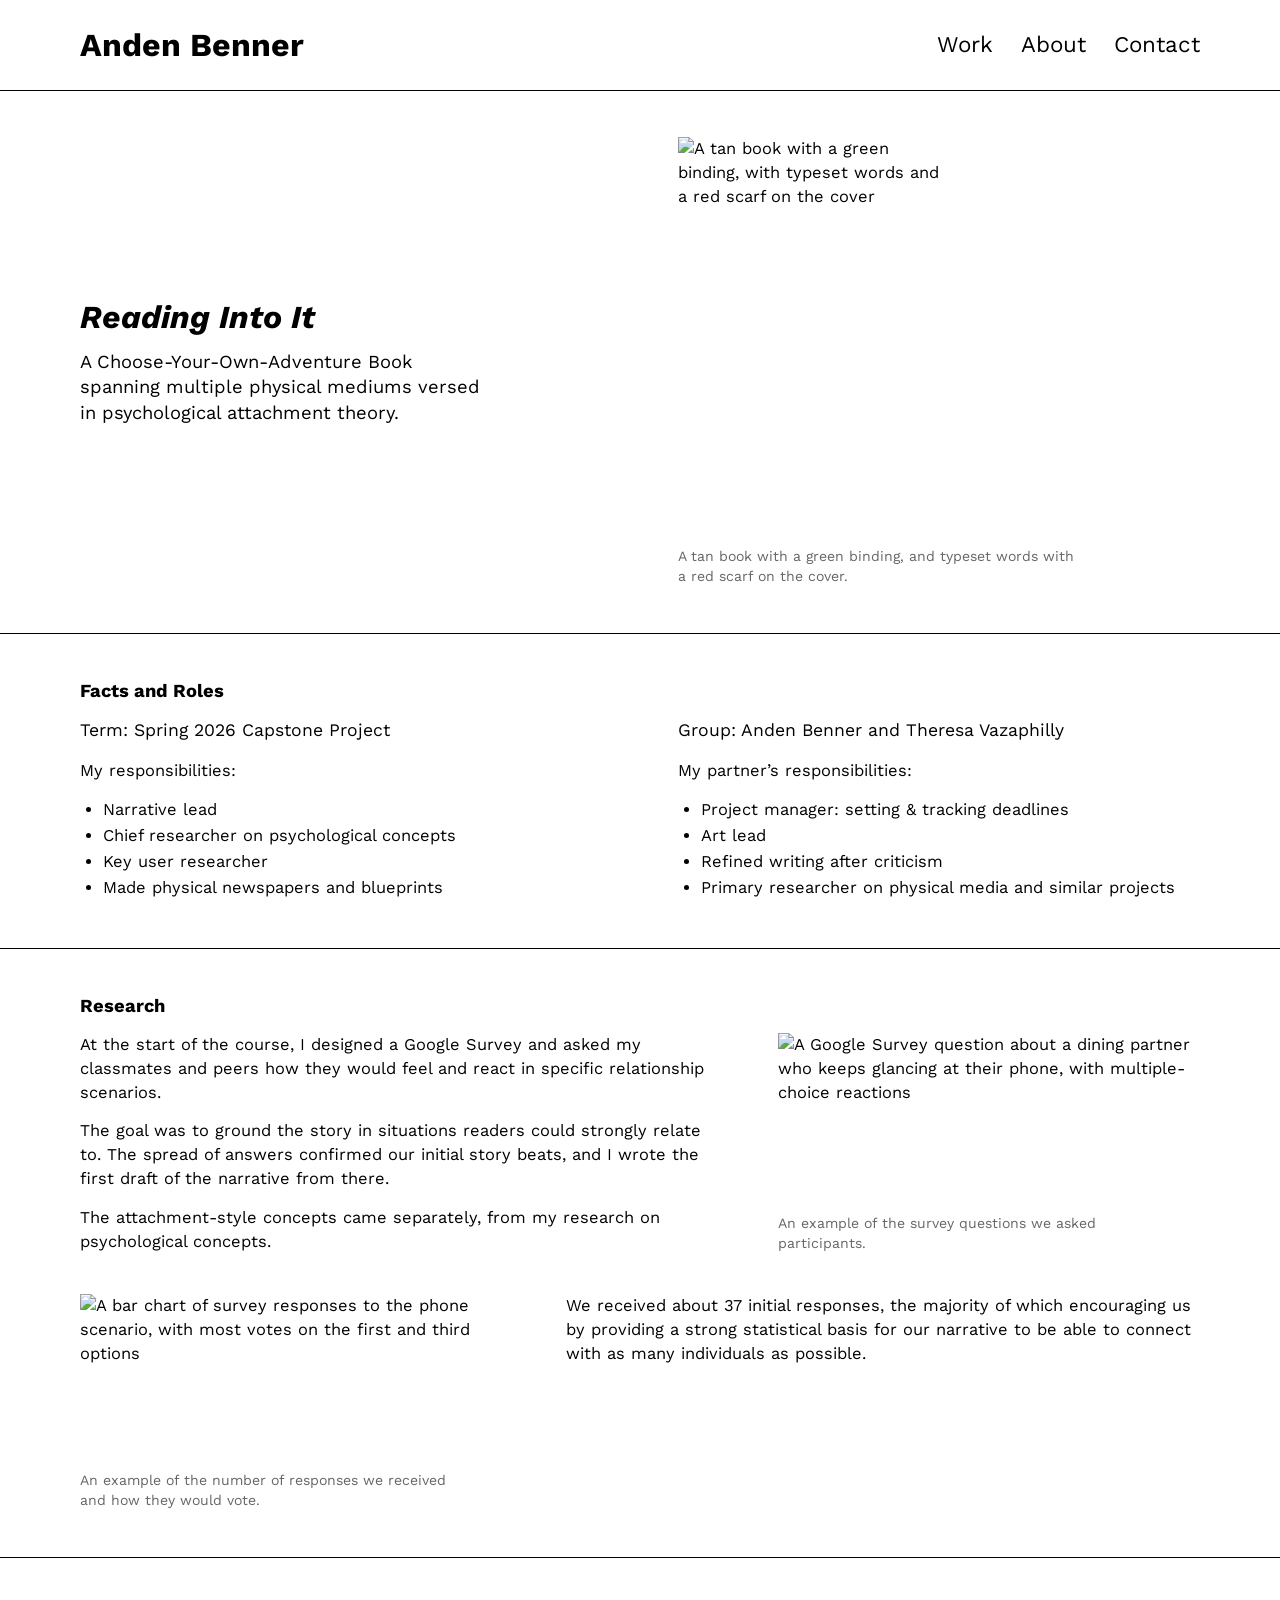
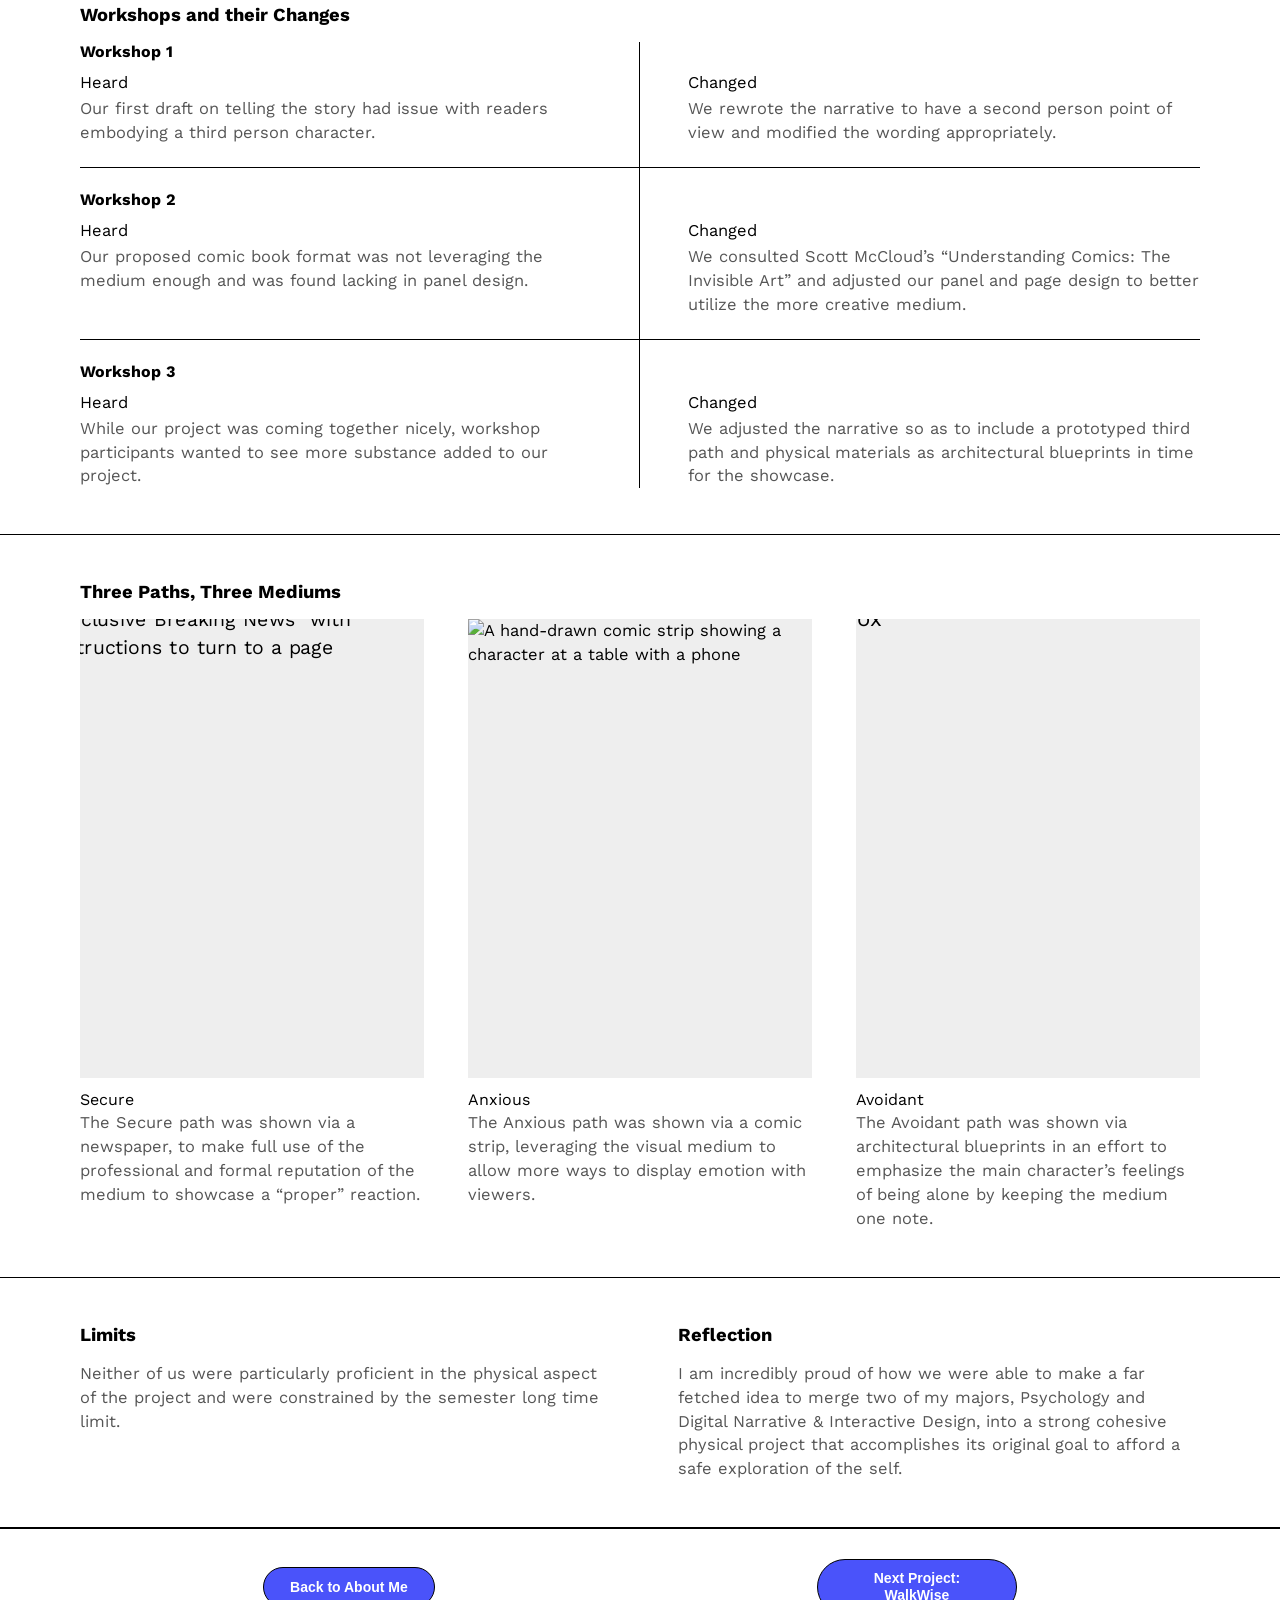
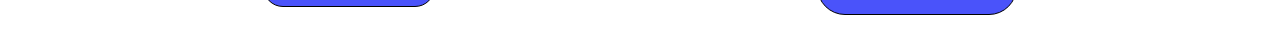
==== reading-into-it.html @ 51266957 "Add files via upload" ====
<!DOCTYPE html>
<html lang="en">
<head>
  <meta charset="utf-8">
  <meta name="viewport" content="width=device-width, initial-scale=1">
  <title>Reading Into It | Anden Benner</title>
  <link rel="preconnect" href="https://fonts.googleapis.com">
  <link rel="preconnect" href="https://fonts.gstatic.com" crossorigin>
  <link href="https://fonts.googleapis.com/css2?family=Work+Sans:ital,wght@0,400;0,500;0,600;0,700;1,400;1,500;1,600;1,700&display=swap" rel="stylesheet">
  <link rel="stylesheet" href="styles.css">
</head>
<body class="project">
  <a class="skip-link" href="#main">Skip to content</a>

  <header class="site-header">
    <div class="wrap">
      <a class="brand" href="index.html">Anden Benner</a>
      <nav class="site-nav" aria-label="Main">
        <a href="index.html#work">Work</a>
        <a href="index.html#about">About</a>
        <a href="index.html#contact">Contact</a>
      </nav>
    </div>
  </header>

  <main id="main">
    <section class="band project-hero" aria-labelledby="page-title">
      <div class="wrap">
        <div>
          <h1 id="page-title">Reading Into It</h1>
          <p class="lede">A Choose-Your-Own-Adventure Book spanning multiple physical mediums versed in psychological attachment theory.</p>
        </div>
        <figure>
          <img src="images/reading-into-it-cover.jpg" width="300" height="447" alt="A tan book with a green binding, with typeset words and a red scarf on the cover">
          <figcaption class="caption">A tan book with a green binding, and typeset words with a red scarf on the cover.</figcaption>
        </figure>
      </div>
    </section>

    <section class="band facts" aria-labelledby="facts-title">
      <div class="wrap">
        <h2 class="sec" id="facts-title">Facts and Roles</h2>
        <div class="two-col">
          <div>
            <p class="meta">Term: Spring 2026 Capstone Project</p>
            <p>My responsibilities:</p>
            <ul>
              <li>Narrative lead</li>
              <li>Chief researcher on psychological concepts</li>
              <li>Key user researcher</li>
              <li>Made physical newspapers and blueprints</li>
            </ul>
          </div>
          <div>
            <p class="meta">Group: Anden Benner and Theresa Vazaphilly</p>
            <p>My partner’s responsibilities:</p>
            <ul>
              <li>Project manager: setting &amp; tracking deadlines</li>
              <li>Art lead</li>
              <li>Refined writing after criticism</li>
              <li>Primary researcher on physical media and similar projects</li>
            </ul>
          </div>
        </div>
      </div>
    </section>

    <section class="band" aria-labelledby="research-title">
      <div class="wrap">
        <h2 class="sec" id="research-title">Research</h2>
        <div class="split">
          <div>
            <p>At the start of the course, I designed a Google Survey and asked my classmates and peers how they would feel and react in specific relationship scenarios.</p>
            <p>The goal was to ground the story in situations readers could strongly relate to. The spread of answers confirmed our initial story beats, and I wrote the first draft of the narrative from there.</p>
            <p>The attachment-style concepts came separately, from my research on psychological concepts.</p>
          </div>
          <figure>
            <img src="images/survey-questions.png" width="782" height="318" alt="A Google Survey question about a dining partner who keeps glancing at their phone, with multiple-choice reactions">
            <figcaption class="caption">An example of the survey questions we asked participants.</figcaption>
          </figure>
        </div>
        <div class="split flip">
          <figure>
            <img src="images/survey-results.png" width="630" height="250" alt="A bar chart of survey responses to the phone scenario, with most votes on the first and third options">
            <figcaption class="caption">An example of the number of responses we received and how they would vote.</figcaption>
          </figure>
          <p>We received about 37 initial responses, the majority of which encouraging us by providing a strong statistical basis for our narrative to be able to connect with as many individuals as possible.</p>
        </div>
      </div>
    </section>

    <section class="band" aria-labelledby="workshops-title">
      <div class="wrap">
        <h2 class="sec" id="workshops-title">Workshops and their Changes</h2>
        <div class="workshops">
          <div class="workshop">
            <div>
              <h3>Workshop 1</h3>
              <p class="label">Heard</p>
              <p class="body">Our first draft on telling the story had issue with readers embodying a third person character.</p>
            </div>
            <div>
              <p class="label">Changed</p>
              <p class="body">We rewrote the narrative to have a second person point of view and modified the wording appropriately.</p>
            </div>
          </div>
          <div class="workshop">
            <div>
              <h3>Workshop 2</h3>
              <p class="label">Heard</p>
              <p class="body">Our proposed comic book format was not leveraging the medium enough and was found lacking in panel design.</p>
            </div>
            <div>
              <p class="label">Changed</p>
              <p class="body">We consulted Scott McCloud’s “Understanding Comics: The Invisible Art” and adjusted our panel and page design to better utilize the more creative medium.</p>
            </div>
          </div>
          <div class="workshop">
            <div>
              <h3>Workshop 3</h3>
              <p class="label">Heard</p>
              <p class="body">While our project was coming together nicely, workshop participants wanted to see more substance added to our project.</p>
            </div>
            <div>
              <p class="label">Changed</p>
              <p class="body">We adjusted the narrative so as to include a prototyped third path and physical materials as architectural blueprints in time for the showcase.</p>
            </div>
          </div>
        </div>
      </div>
    </section>

    <section class="band" aria-labelledby="paths-title">
      <div class="wrap">
        <h2 class="sec" id="paths-title">Three Paths, Three Mediums</h2>
        <ul class="figure-row paths">
          <li>
            <figure>
              <div class="frame"><img style="transform:scale(1.18)" src="images/path-secure-newspaper.jpg" width="857" height="1143" alt="A printed newspaper headlined “Exclusive Breaking News” with instructions to turn to a page"></div>
              <figcaption>
                <h3>Secure</h3>
                <p>The Secure path was shown via a newspaper, to make full use of the professional and formal reputation of the medium to showcase a “proper” reaction.</p>
              </figcaption>
            </figure>
          </li>
          <li>
            <figure>
              <div class="frame"><img src="images/path-anxious-comic.jpg" width="360" height="442" alt="A hand-drawn comic strip showing a character at a table with a phone"></div>
              <figcaption>
                <h3>Anxious</h3>
                <p>The Anxious path was shown via a comic strip, leveraging the visual medium to allow more ways to display emotion with viewers.</p>
              </figcaption>
            </figure>
          </li>
          <li>
            <figure>
              <div class="frame"><img style="transform:scale(1.35)" src="images/path-avoidant-blueprint.jpg" width="908" height="1210" alt="A hand-annotated architectural blueprint of a cross-shaped room, resting in a box"></div>
              <figcaption>
                <h3>Avoidant</h3>
                <p>The Avoidant path was shown via architectural blueprints in an effort to emphasize the main character’s feelings of being alone by keeping the medium one note.</p>
              </figcaption>
            </figure>
          </li>
        </ul>
      </div>
    </section>

    <section class="band lr" aria-label="Limits and reflection">
      <div class="wrap two-col">
        <div>
          <h2 class="sec">Limits</h2>
          <p>Neither of us were particularly proficient in the physical aspect of the project and were constrained by the semester long time limit.</p>
        </div>
        <div>
          <h2 class="sec">Reflection</h2>
          <p>I am incredibly proud of how we were able to make a far fetched idea to merge two of my majors, Psychology and Digital Narrative &amp; Interactive Design, into a strong cohesive physical project that accomplishes its original goal to afford a safe exploration of the self.</p>
        </div>
      </div>
    </section>
  </main>

  <nav class="pager site-footer" aria-label="Project navigation">
    <div class="wrap">
      <a class="btn btn-sm" href="index.html#about">Back to About Me</a>
      <a class="btn btn-sm" href="walkwise.html">Next Project: WalkWise</a>
    </div>
  </nav>
</body>
</html>
---- styles.css ----
:root {
  --ink: #000;
  --muted: #666;
  --body-grey: #555;
  --rule: #000;
  --accent: #4a53fa;
  --accent-hover: #3239d6;
  --link: #0b4fb3;
  --page: #fff;
  --max: 1120px;
  --gutter: clamp(20px, 5.5vw, 58px);
  --btn-font: Arial, "Liberation Sans", Helvetica, sans-serif;
  --section-pad: clamp(30px, 4.5vw, 46px);
}

*, *::before, *::after { box-sizing: border-box; }
html { scroll-behavior: smooth; }

body {
  margin: 0;
  background: var(--page);
  color: var(--ink);
  font-family: "Work Sans", system-ui, -apple-system, "Segoe UI", Roboto, Helvetica, Arial, sans-serif;
  font-size: 1.125rem;
  line-height: 1.45;
  -webkit-font-smoothing: antialiased;
}
body.project { font-size: 1.03rem; }

img { display: block; max-width: 100%; height: auto; }
a { color: inherit; }

:focus-visible { outline: 3px solid var(--accent); outline-offset: 3px; border-radius: 4px; }

.skip-link {
  position: absolute; left: 12px; top: -60px;
  background: var(--ink); color: #fff;
  padding: 10px 16px; border-radius: 999px; z-index: 10;
}
.skip-link:focus { top: 12px; }

/* ---------- Layout ---------- */
.wrap {
  width: 100%;
  max-width: calc(var(--max) + var(--gutter) * 2);
  margin: 0 auto;
  padding-inline: var(--gutter);
}

.site-header { border-bottom: 1px solid var(--rule); }
.site-header .wrap {
  display: flex; align-items: center; justify-content: space-between;
  gap: 16px; padding-block: 22px;
}
.brand {
  font-size: clamp(1.25rem, 3.1vw, 2rem);
  font-weight: 700; white-space: nowrap; text-decoration: none;
}
.site-nav { display: flex; gap: clamp(12px, 2.6vw, 28px); }
.site-nav a {
  text-decoration: none;
  font-size: clamp(1rem, 2.1vw, 1.4rem);
  padding: 2px 0; border-bottom: 2px solid transparent;
}
.site-nav a:hover { border-bottom-color: var(--ink); }

.band { border-bottom: 1px solid var(--rule); }
.band > .wrap { padding-block: var(--section-pad); }

h1, h2, h3 { margin: 0; line-height: 1.2; }
p { margin: 0 0 .9em; max-width: 64ch; }
p:last-child { margin-bottom: 0; }

.caption { font-size: .88rem; line-height: 1.4; color: var(--muted); margin-top: 10px; max-width: 44ch; }

/* ---------- Buttons (Arial Bold, indigo pill, thin black outline) ---------- */
.btn {
  display: inline-flex; align-items: center; justify-content: center; text-align: center;
  background: var(--accent); color: #fff;
  font-family: var(--btn-font); font-weight: 700; text-decoration: none;
  border: 1px solid var(--ink); border-radius: 999px;
  line-height: 1.2; cursor: pointer;
  transition: background-color .15s ease;
}
.btn:hover { background: var(--accent-hover); }
.btn-lg { font-size: 1.5rem; padding: 24px 56px; min-width: min(100%, 272px); }
.btn-sm { font-size: .875rem; padding: 10px 26px; min-height: 40px; min-width: 150px; }

/* ---------- Home: hero ---------- */
.hero .wrap {
  display: grid; grid-template-columns: minmax(0, 1.1fr) minmax(0, 1fr);
  gap: clamp(24px, 5vw, 64px); align-items: center;
}
.hero .text-col { max-width: 26rem; }
.hero h1 { font-size: clamp(1.8rem, 3.45vw, 2.2rem); font-weight: 700; max-width: 12em; margin-bottom: 26px; }
.hero .lede { font-size: clamp(1.25rem, 2.35vw, 1.5rem); line-height: 1.4; max-width: 16em; margin-bottom: 34px; }
.hero .cta { text-align: center; }
.hero figure { margin: 0; justify-self: center; width: min(100%, 300px); }
.hero figure img { width: 100%; }
.hero .caption { font-size: 1rem; max-width: 22em; }

/* ---------- Home: selected work ---------- */
.work-title { font-size: 1.4rem; font-weight: 400; margin-bottom: 20px; }
.work-grid {
  list-style: none; margin: 0; padding: 0;
  display: grid; grid-template-columns: repeat(3, minmax(0, 1fr));
  gap: clamp(20px, 3.5vw, 44px);
}
.work-card { display: flex; flex-direction: column; }
.work-card .thumb { display: block; height: 210px; margin-bottom: 14px; }
.work-card .thumb img { height: 100%; width: 100%; object-fit: contain; object-position: center top; }
.work-card h3 { font-style: italic; font-weight: 400; font-size: 1.25rem; margin-bottom: 4px; }
.work-card .tags { color: var(--muted); margin-bottom: 8px; }
.work-card p.desc { flex: 1; margin-bottom: 22px; }
.work-card .btn { align-self: center; max-width: 100%; }

/* ---------- Home: about / skills ---------- */
.about-grid {
  display: grid; grid-template-columns: minmax(0, 1fr) minmax(0, 1.3fr);
  gap: clamp(28px, 6vw, 80px);
}
.about-grid h2 { font-size: 1.5rem; font-weight: 400; margin-bottom: 18px; }
.skills h2 { margin-bottom: 8px; }
.skills h3 { font-weight: 400; color: var(--muted); font-size: 1.25rem; margin-top: 6px; }
.skills ul { margin: 2px 0 0; padding-left: 1.6em; }
.skills li { margin-bottom: 2px; }

/* ---------- Footer / contact ---------- */
.site-footer { border-top: 1px solid var(--rule); }
.site-footer .wrap {
  display: flex; justify-content: space-between; flex-wrap: wrap;
  gap: 12px 32px; padding-block: 30px;
}
.site-footer a:not(.btn) { color: var(--link); }
.site-footer a:not(.btn):hover { text-decoration-thickness: 2px; }
.site-footer p { max-width: none; margin: 0; font-size: 1.15rem; }

/* ---------- Project pages ---------- */
.project-hero .wrap {
  display: grid; grid-template-columns: minmax(0, 1fr) minmax(0, 1fr);
  gap: clamp(28px, 6vw, 80px); align-items: center;
}
.project-hero h1 { font-style: italic; font-weight: 700; font-size: clamp(1.6rem, 3vw, 2rem); margin-bottom: 12px; }
.project-hero .lede { font-size: 1.15rem; line-height: 1.4; max-width: 22em; }
.project-hero figure { margin: 0; }
.project-hero figure img { max-height: 400px; width: auto; max-width: 100%; }
.project-hero.is-wide figure img { width: 100%; max-height: none; }

h2.sec { font-size: 1.15rem; font-weight: 700; margin-bottom: 16px; }

.two-col {
  display: grid; grid-template-columns: minmax(0, 1fr) minmax(0, 1fr);
  gap: clamp(28px, 6vw, 80px);
}
.facts p.meta { font-size: 1.1rem; margin-bottom: 16px; }
.facts ul { margin: 0; padding-left: 1.4em; }
.facts li { margin-bottom: 2px; }

.split {
  display: grid; grid-template-columns: minmax(0, 1.5fr) minmax(0, 1fr);
  gap: clamp(24px, 5vw, 64px); align-items: start;
}
.split + .split { margin-top: clamp(24px, 4vw, 40px); }
.split.flip { grid-template-columns: minmax(0, 1fr) minmax(0, 1.5fr); }
.split figure { margin: 0; }
.split figure img { max-width: 100%; }
.split figure.tall img { max-height: 300px; width: auto; }

.workshop { display: grid; grid-template-columns: minmax(0, 1fr) minmax(0, 1fr); }
.workshop + .workshop { border-top: 1px solid var(--rule); }
.workshop > div { padding: 22px 0; }
.workshop > div:first-child { padding-right: clamp(20px, 4vw, 48px); border-right: 1px solid var(--rule); }
.workshop > div:last-child { padding-left: clamp(20px, 4vw, 48px); padding-top: calc(22px + 1.2rem + 10px); }
.workshop:first-child > div:first-child { padding-top: 0; }
.workshop:first-child > div:last-child { padding-top: calc(1.2rem + 10px); }
.workshop:last-child > div { padding-bottom: 0; }
.workshop h3 { font-size: 1rem; font-weight: 700; margin-bottom: 10px; }
.workshop .label { color: var(--ink); margin-bottom: 2px; }
.workshop p.body { color: var(--body-grey); }

.figure-row {
  list-style: none; margin: 0; padding: 0;
  display: grid; grid-template-columns: repeat(3, minmax(0, 1fr));
  gap: clamp(20px, 4vw, 44px); align-items: start;
}
.figure-row figure { margin: 0; }
.figure-row .frame { display: flex; align-items: flex-start; height: 300px; margin-bottom: 12px; }
.figure-row .frame img { max-height: 100%; width: auto; max-width: 100%; }
.figure-row.paths .frame { height: auto; aspect-ratio: 3 / 4; overflow: hidden; background: #eee; }
.figure-row.paths .frame img { width: 100%; height: 100%; max-height: none; max-width: none; object-fit: cover; }
.figure-row h3 { font-weight: 400; font-size: 1rem; margin-bottom: 2px; }
.figure-row p { color: var(--body-grey); }

.lr p { color: var(--body-grey); }
.playthrough { overflow-wrap: anywhere; color: var(--body-grey); max-width: none; }
.playthrough a { color: var(--link); }

.pager .wrap {
  display: flex; justify-content: space-around; align-items: center;
  flex-wrap: wrap; gap: 16px; padding-block: 30px;
}
.pager .btn { max-width: 200px; min-width: 130px; }

/* ---------- Responsive ---------- */
@media (max-width: 860px) {
  .work-grid { grid-template-columns: repeat(2, minmax(0, 1fr)); }
  .figure-row { grid-template-columns: repeat(2, minmax(0, 1fr)); }
}

@media (max-width: 680px) {
  .hero .wrap, .project-hero .wrap, .about-grid, .two-col, .split, .split.flip { grid-template-columns: minmax(0, 1fr); }
  .hero figure { justify-self: start; }
  .hero .cta { text-align: left; }
  .work-grid, .figure-row { grid-template-columns: minmax(0, 1fr); }
  .work-card .thumb { height: auto; max-height: 280px; }
  .work-card .thumb img { max-height: 280px; object-position: left top; }
  .work-card .btn { align-self: flex-start; }
  .figure-row .frame { height: auto; }
  .figure-row .frame img { max-height: 380px; }
  .figure-row.paths .frame img { max-height: none; }
  .workshop { grid-template-columns: minmax(0, 1fr); }
  .workshop > div:first-child { border-right: 0; padding-right: 0; padding-bottom: 8px; }
  .workshop > div:last-child,
  .workshop:first-child > div:last-child { padding-left: 0; padding-top: 8px; }
  .site-footer .wrap { flex-direction: column; }
  .pager .wrap { justify-content: center; }
}

@media (prefers-reduced-motion: reduce) {
  html { scroll-behavior: auto; }
  .btn { transition: none; }
}
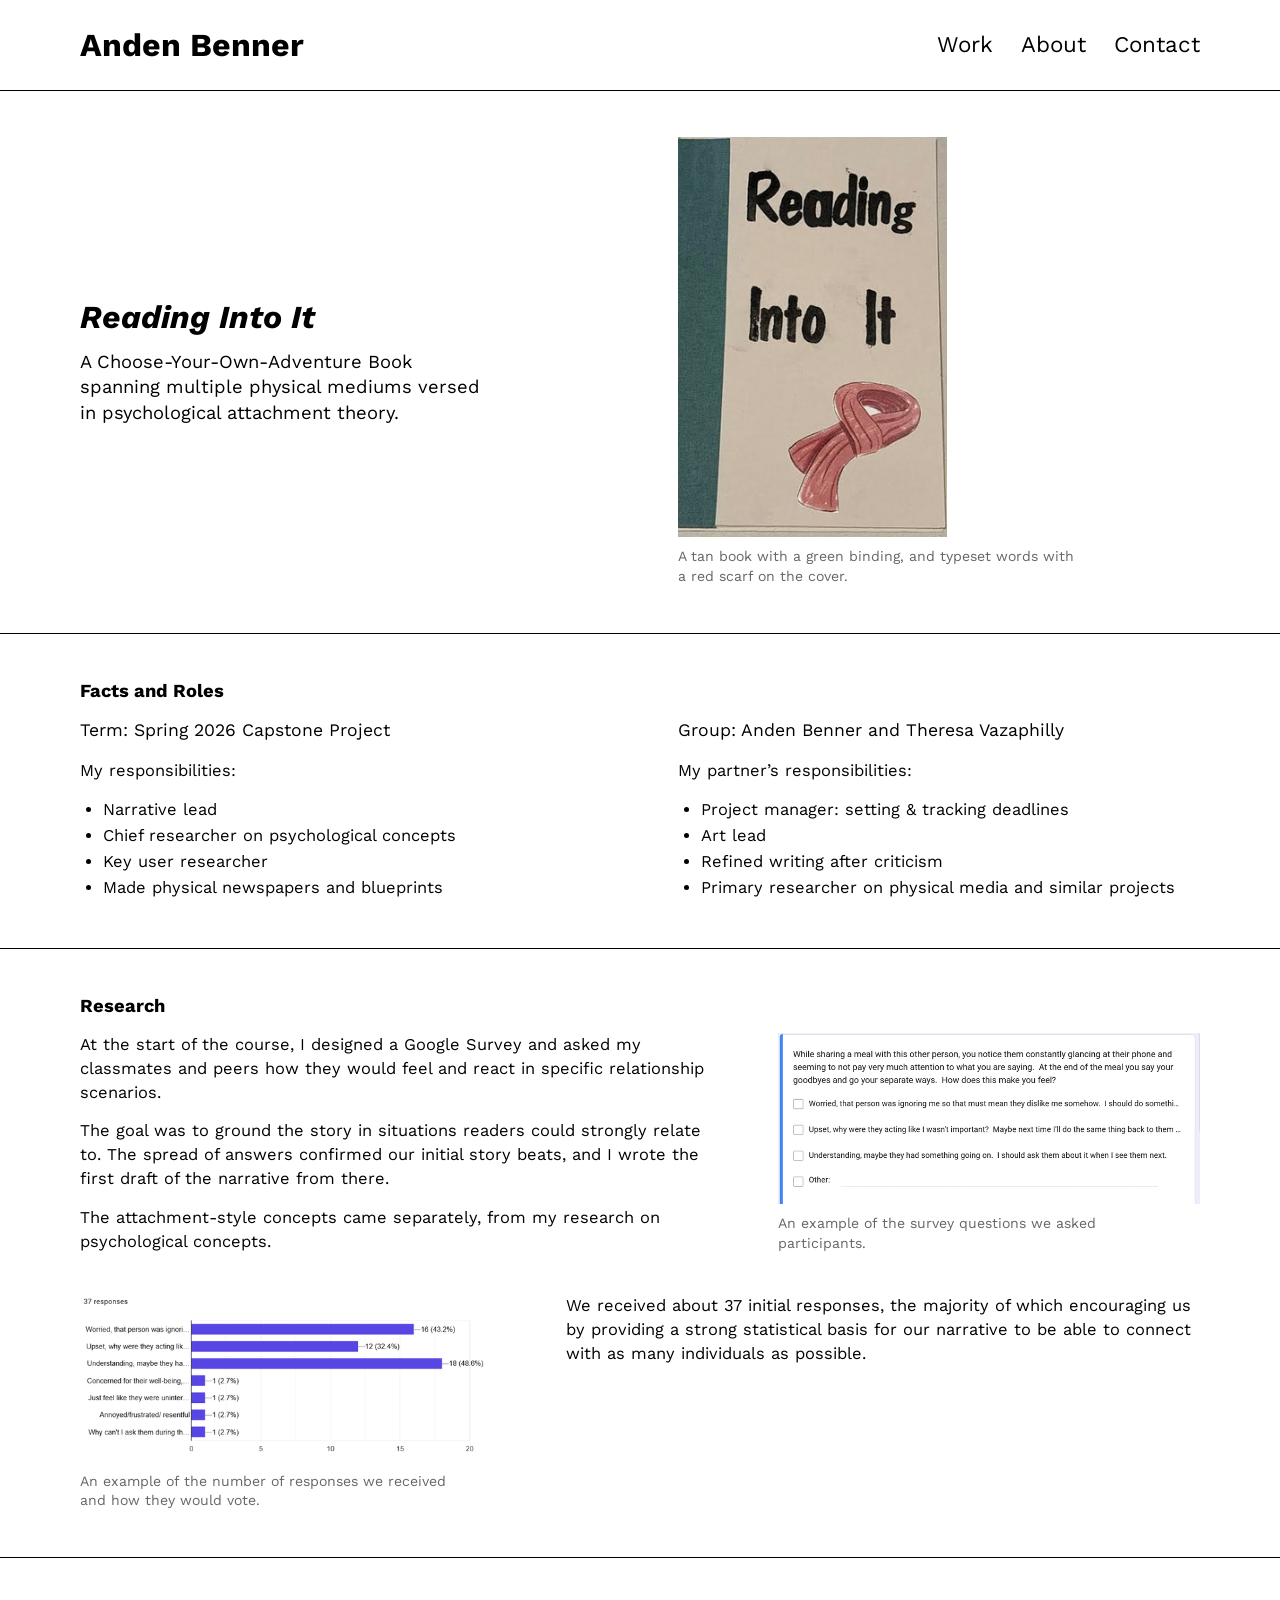
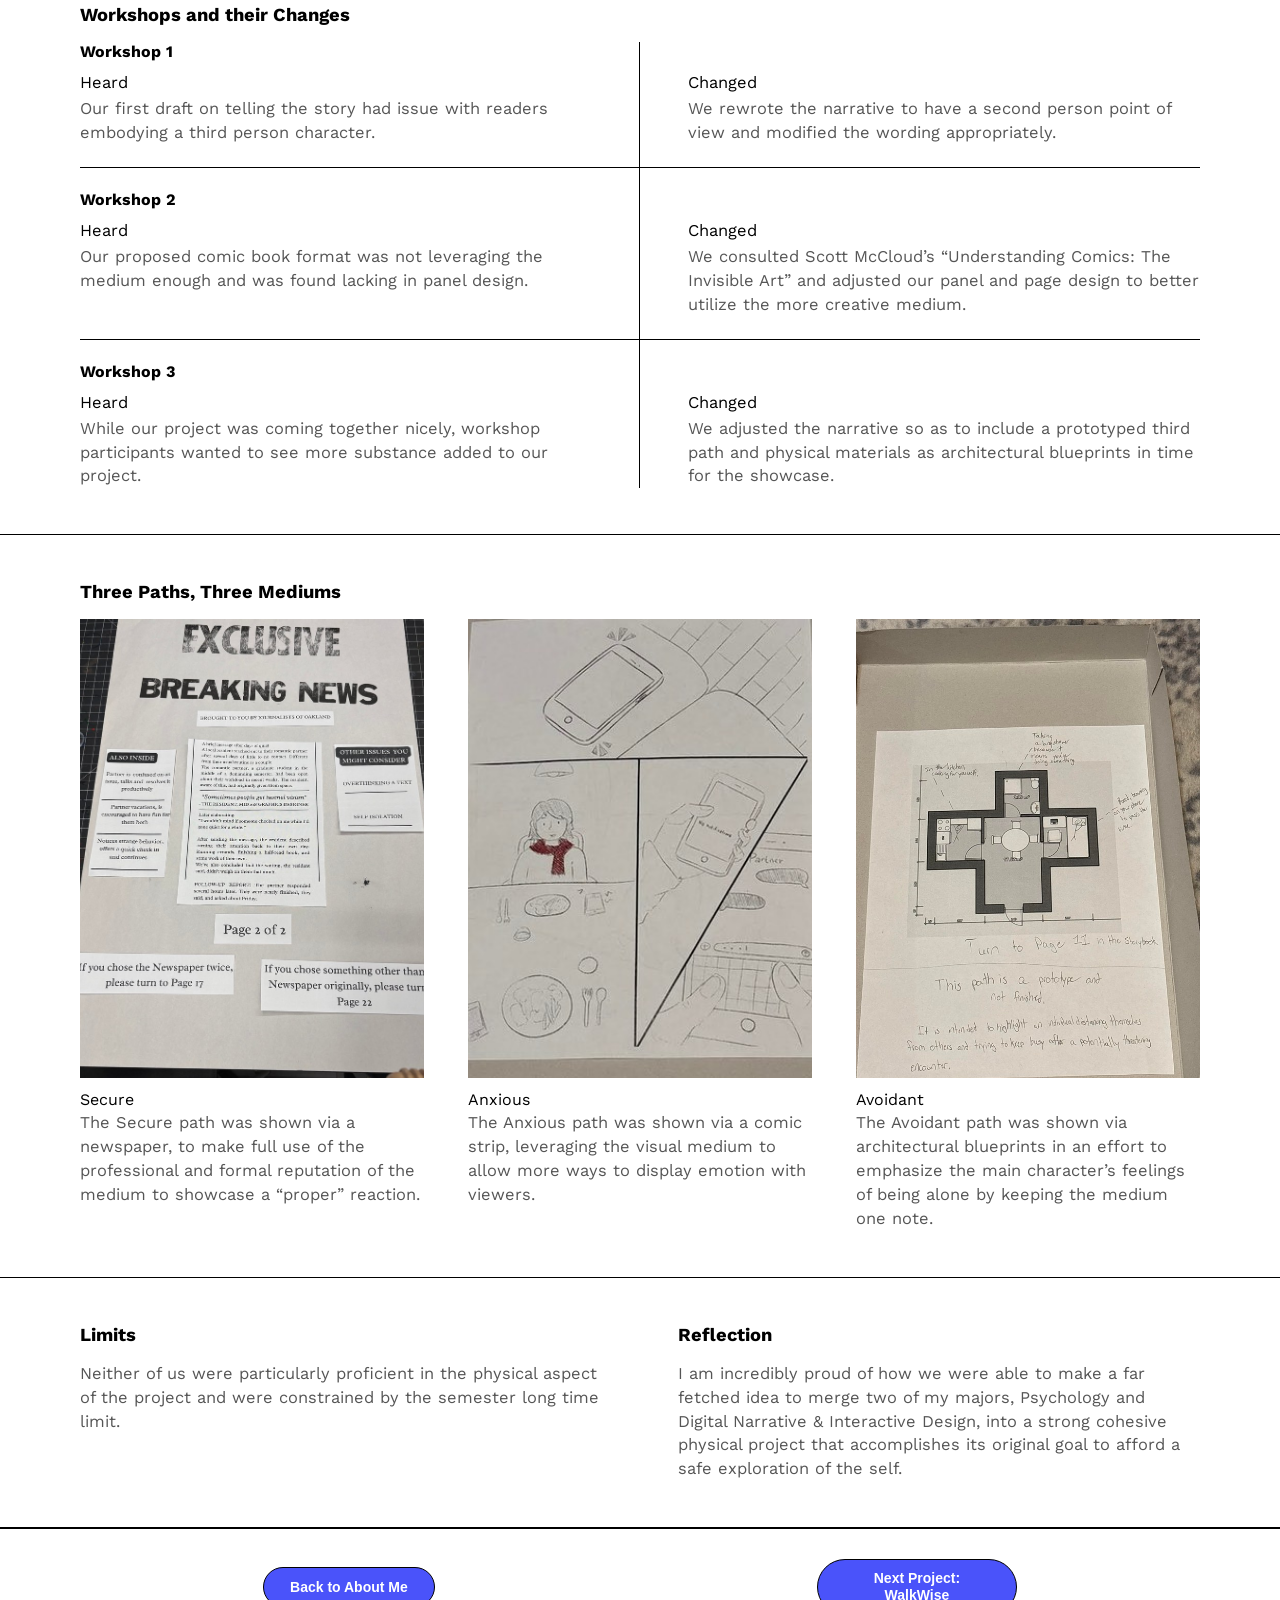
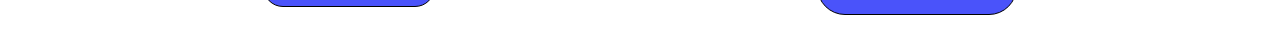
==== commit a9d1709f: "Add files via upload" ====
--- a/reading-into-it.html
+++ b/reading-into-it.html
@@ -31,7 +31,7 @@
           <p class="lede">A Choose-Your-Own-Adventure Book spanning multiple physical mediums versed in psychological attachment theory.</p>
         </div>
         <figure>
-          <img src="images/reading-into-it-cover.jpg" width="300" height="447" alt="A tan book with a green binding, with typeset words and a red scarf on the cover">
+          <img src="reading-into-it-cover.jpg" width="300" height="447" alt="A tan book with a green binding, with typeset words and a red scarf on the cover">
           <figcaption class="caption">A tan book with a green binding, and typeset words with a red scarf on the cover.</figcaption>
         </figure>
       </div>
@@ -75,13 +75,13 @@
             <p>The attachment-style concepts came separately, from my research on psychological concepts.</p>
           </div>
           <figure>
-            <img src="images/survey-questions.png" width="782" height="318" alt="A Google Survey question about a dining partner who keeps glancing at their phone, with multiple-choice reactions">
+            <img src="survey-questions.png" width="782" height="318" alt="A Google Survey question about a dining partner who keeps glancing at their phone, with multiple-choice reactions">
             <figcaption class="caption">An example of the survey questions we asked participants.</figcaption>
           </figure>
         </div>
         <div class="split flip">
           <figure>
-            <img src="images/survey-results.png" width="630" height="250" alt="A bar chart of survey responses to the phone scenario, with most votes on the first and third options">
+            <img src="survey-results.png" width="630" height="250" alt="A bar chart of survey responses to the phone scenario, with most votes on the first and third options">
             <figcaption class="caption">An example of the number of responses we received and how they would vote.</figcaption>
           </figure>
           <p>We received about 37 initial responses, the majority of which encouraging us by providing a strong statistical basis for our narrative to be able to connect with as many individuals as possible.</p>
@@ -136,7 +136,7 @@
         <ul class="figure-row paths">
           <li>
             <figure>
-              <div class="frame"><img style="transform:scale(1.18)" src="images/path-secure-newspaper.jpg" width="857" height="1143" alt="A printed newspaper headlined “Exclusive Breaking News” with instructions to turn to a page"></div>
+              <div class="frame"><img style="transform:scale(1.18)" src="path-secure-newspaper.jpg" width="857" height="1143" alt="A printed newspaper headlined “Exclusive Breaking News” with instructions to turn to a page"></div>
               <figcaption>
                 <h3>Secure</h3>
                 <p>The Secure path was shown via a newspaper, to make full use of the professional and formal reputation of the medium to showcase a “proper” reaction.</p>
@@ -145,7 +145,7 @@
           </li>
           <li>
             <figure>
-              <div class="frame"><img src="images/path-anxious-comic.jpg" width="360" height="442" alt="A hand-drawn comic strip showing a character at a table with a phone"></div>
+              <div class="frame"><img src="path-anxious-comic.jpg" width="360" height="442" alt="A hand-drawn comic strip showing a character at a table with a phone"></div>
               <figcaption>
                 <h3>Anxious</h3>
                 <p>The Anxious path was shown via a comic strip, leveraging the visual medium to allow more ways to display emotion with viewers.</p>
@@ -154,7 +154,7 @@
           </li>
           <li>
             <figure>
-              <div class="frame"><img style="transform:scale(1.35)" src="images/path-avoidant-blueprint.jpg" width="908" height="1210" alt="A hand-annotated architectural blueprint of a cross-shaped room, resting in a box"></div>
+              <div class="frame"><img style="transform:scale(1.35)" src="path-avoidant-blueprint.jpg" width="908" height="1210" alt="A hand-annotated architectural blueprint of a cross-shaped room, resting in a box"></div>
               <figcaption>
                 <h3>Avoidant</h3>
                 <p>The Avoidant path was shown via architectural blueprints in an effort to emphasize the main character’s feelings of being alone by keeping the medium one note.</p>
